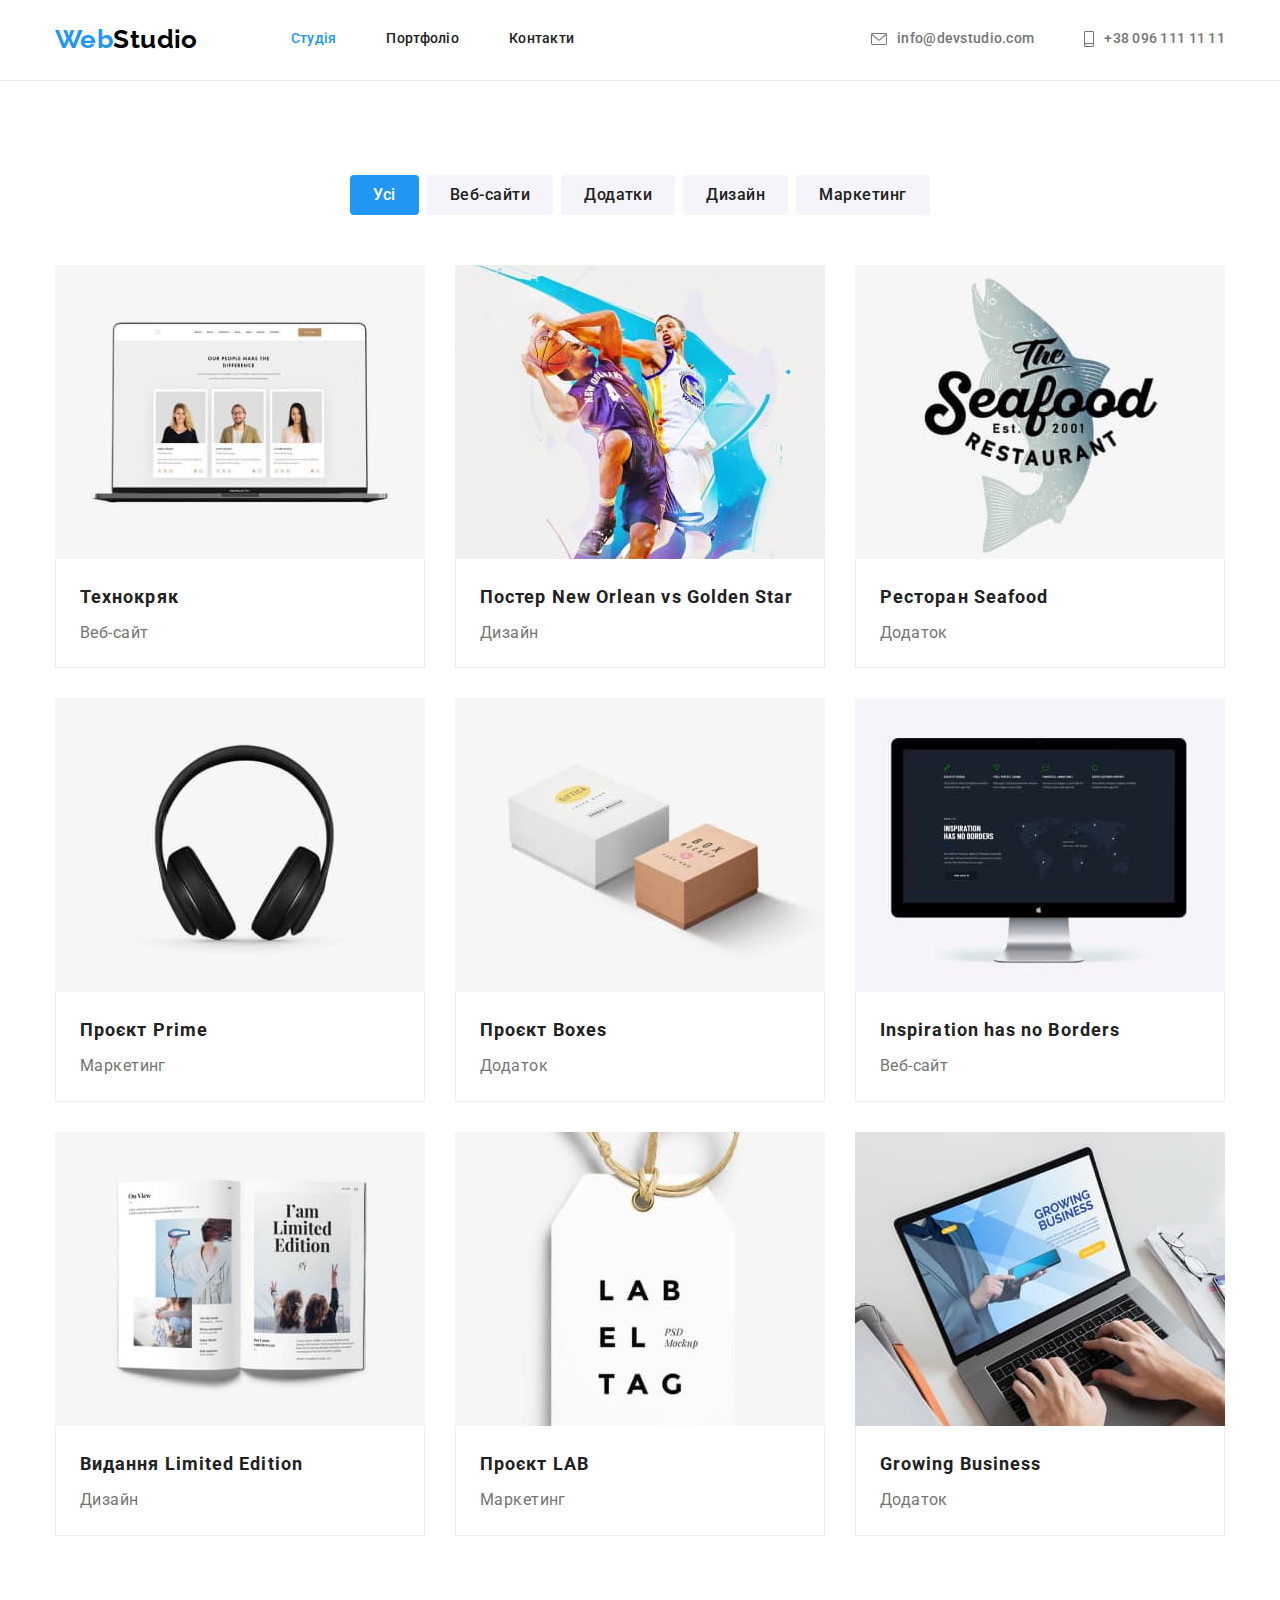
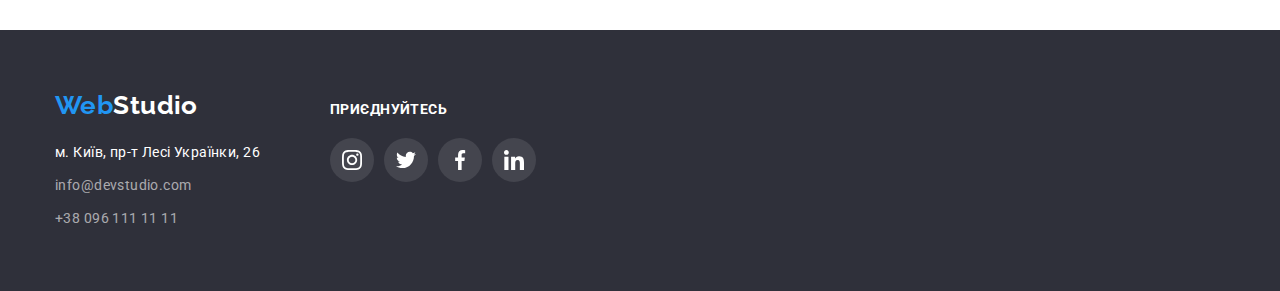
==== portfolio.html @ c83328d7 "Initial commit" ====
<!DOCTYPE html>
<html lang="uk">
  <head>
    <meta charset="UTF-8" />
    <meta http-equiv="X-UA-Compatible" content="IE=edge" />
    <meta name="viewport" content="width=device-width, initial-scale=1.0" />
    <title>WebStudio</title>
    <link rel="preconnect" href="https://fonts.googleapis.com" />
    <link rel="preconnect" href="https://fonts.gstatic.com" crossorigin />
    <link
      href="https://fonts.googleapis.com/css2?family=Raleway:wght@700&family=Roboto:wght@400;500;700;900&display=swap"
      rel="stylesheet"
    />
    <link
      rel="stylesheet"
      href="https://cdnjs.cloudflare.com/ajax/libs/modern-normalize/1.1.0/modern-normalize.min.css"
    />
    <link rel="stylesheet" href="./css/styles.css" />
  </head>
  <body>
    <!-- Шапка сайту -->
    <header class="header">
      <div class="container header-items">
        <nav class="site-nav">
          <a href="./index.html" class="logo-header link"
            >Web<span class="logo-black">Studio</span></a
          >
          <ul class="site-nav-list list">
            <li class="site-nav-item">
              <a class="site-nav-link link current" href="./index.html"
                >Студія</a
              >
            </li>
            <li class="site-nav-item">
              <a class="site-nav-link link" href="./portfolio.html"
                >Портфоліо</a
              >
            </li>
            <li class="site-nav-item">
              <a class="site-nav-link link" href="">Контакти</a>
            </li>
          </ul>
        </nav>

        <ul class="contacts list">
          <li class="contact-item">
            <a class="contact-link link" href="mailto:info@devstudio.com"
              ><svg class="contact-icon" width="16" height="12">
                <use href="./images/symbol-defs.svg#icon-envelope"></use>
              </svg>
              info@devstudio.com</a
            >
          </li>
          <li class="contact-item">
            <a class="contact-link link" href="tell:+380961111111"
              ><svg class="contact-icon" width="10" height="16">
                <use href="./images/symbol-defs.svg#icon-smartphone"></use></svg
              >+38 096 111 11 11</a
            >
          </li>
        </ul>
      </div>
    </header>

    <!-- Основний і унікальний контент -->
    <main>
      <section class="section">
        <div class="container">
          <h1 class="section-title projects visually-hidden">Портфоліо</h1>
          <ul class="projects-filter list">
            <li class="projects-item-button">
              <button type="button" class="btn projects-button current">
                Усі
              </button>
            </li>
            <li class="projects-item-button">
              <button type="button" class="btn projects-button">
                Веб-сайти
              </button>
            </li>
            <li class="projects-item-button">
              <button type="button" class="btn projects-button">Додатки</button>
            </li>
            <li class="projects-item-button">
              <button type="button" class="btn projects-button">Дизайн</button>
            </li>
            <li class="projects-item-button">
              <button type="button" class="btn projects-button">
                Маркетинг
              </button>
            </li>
          </ul>

          <ul class="project-list list">
            <li class="project-item">
              <a href="" class="project-link link">
                <img
                  src="./images/portfolio-1.jpg"
                  alt="Сторінка веб-сайту на екрані лептопа"
                  width="370"
                  height="294"
                />
                <div class="project-description">
                  <h2 class="project-title">Технокряк</h2>
                  <p class="project-type">Веб-сайт</p>
                </div></a
              >
            </li>
            <li class="project-item">
              <a href="" class="project-link link"
                ><img
                  src="./images/portfolio-2.jpg"
                  alt="Два баскетболісти грають у м'яч"
                  width="370"
                  height="294"
                />
                <div class="project-description">
                  <h2 class="project-title">
                    Постер <span lang="en">New Orlean vs Golden Star</span>
                  </h2>
                  <p class="project-type">Дизайн</p>
                </div></a
              >
            </li>
            <li class="project-item">
              <a href="" class="project-link link"
                ><img
                  src="./images/portfolio-3.jpg"
                  alt="Логотип ресторану"
                  width="370"
                  height="294"
                />
                <div class="project-description">
                  <h2 class="project-title">
                    Ресторан <span lang="en">Seafood</span>
                  </h2>
                  <p class="project-type">Додаток</p>
                </div></a
              >
            </li>
            <li class="project-item">
              <a href="" class="project-link link"
                ><img
                  src="./images/portfolio-4.jpg"
                  alt="Навушники"
                  width="370"
                  height="294"
                />
                <div class="project-description">
                  <h2 class="project-title">
                    Проєкт <span lang="en">Prime</span>
                  </h2>
                  <p class="project-type">Маркетинг</p>
                </div></a
              >
            </li>
            <li class="project-item">
              <a href="" class="project-link link"
                ><img
                  src="./images/portfolio-5.jpg"
                  alt="Дві коробки"
                  width="370"
                  height="294"
                />
                <div class="project-description">
                  <h2 class="project-title">
                    Проєкт <span lang="en">Boxes</span>
                  </h2>
                  <p class="project-type">Додаток</p>
                </div></a
              >
            </li>
            <li class="project-item">
              <a href="" class="project-link link"
                ><img
                  src="./images/portfolio-6.jpg"
                  alt="Сторінка веб-сайту на моніторі"
                  width="370"
                  height="294"
                />
                <div class="project-description">
                  <h2 class="project-title" lang="en">
                    Inspiration has no Borders
                  </h2>
                  <p class="project-type">Веб-сайт</p>
                </div></a
              >
            </li>
            <li class="project-item">
              <a href="" class="project-link link"
                ><img
                  src="./images/portfolio-7.jpg"
                  alt="Розворот друкованого видання"
                  width="370"
                  height="294"
                />
                <div class="project-description">
                  <h2 class="project-title">
                    Видання <span lang="en"> Limited Edition</span>
                  </h2>
                  <p class="project-type">Дизайн</p>
                </div></a
              >
            </li>
            <li class="project-item">
              <a href="" class="project-link link"
                ><img
                  src="./images/portfolio-8.jpg"
                  alt="Паперова лейба з текстом"
                  width="370"
                  height="294"
                />
                <div class="project-description">
                  <h2 class="project-title">
                    Проєкт <span lang="en">LAB</span>
                  </h2>
                  <p class="project-type">Маркетинг</p>
                </div></a
              >
            </li>
            <li class="project-item">
              <a href="" class="project-link link"
                ><img
                  src="./images/portfolio-9.jpg"
                  alt="Сторінка додатку на екрані лептопу"
                  width="370"
                  height="294"
                />
                <div class="project-description">
                  <h2 class="project-title" lang="en">Growing Business</h2>
                  <p class="project-type">Додаток</p>
                </div></a
              >
            </li>
          </ul>
        </div>
      </section>
    </main>
    <!-- Футер -->
    <footer class="footer">
      <div class="container footer-flex">
        <div class="footer-address">
          <a href="./index.html" class="logo-footer link"
            >Web<span class="logo-white">Studio</span></a
          >
          <address class="address">
            <ul class="address-list list">
              <li class="address-item">
                <a
                  class="address-link primary link"
                  href="https://goo.gl/maps/5jb4CAZ57KKGYozQA"
                  target="_blank"
                  rel="noopener noreferrer nofollow"
                  >м. Київ, пр-т Лесі Українки, 26</a
                >
              </li>
              <li class="address-item">
                <a
                  class="address-link secondary link"
                  href="mailto:info@devstudio.com"
                  >info@devstudio.com</a
                >
              </li>
              <li class="address-item">
                <a class="address-link secondary link" href="tell:+380961111111"
                  >+38 096 111 11 11</a
                >
              </li>
            </ul>
          </address>
        </div>
        <div class="footer-socials">
          <h3 class="footer-socials-title">Приєднуйтесь</h3>
          <ul class="footer-socials-list list">
            <li class="footer-social-item">
              <a href="" class="footer-social-link">
                <svg class="footer-social-icon" width="20" height="20">
                  <use href="./images/symbol-defs.svg#icon-instagram"></use>
                </svg>
              </a>
            </li>
            <li class="footer-social-item">
              <a href="" class="footer-social-link">
                <svg class="footer-social-icon" width="20" height="20">
                  <use href="./images/symbol-defs.svg#icon-twitter"></use>
                </svg>
              </a>
            </li>
            <li class="footer-social-item">
              <a href="" class="footer-social-link">
                <svg class="footer-social-icon" width="20" height="20">
                  <use href="./images/symbol-defs.svg#icon-facebook"></use>
                </svg>
              </a>
            </li>
            <li class="footer-social-item">
              <a href="" class="footer-social-link">
                <svg class="footer-social-icon" width="20" height="20">
                  <use href="./images/symbol-defs.svg#icon-linkedin"></use>
                </svg>
              </a>
            </li>
          </ul>
        </div>
      </div>
    </footer>
  </body>
</html>
---- css/styles.css ----
:root {
  --header-bg: #ffffff;
  --header-frame: #ececec;
  --logo-black: #000000;
  --primary-text-color: #757575;
  --secondary-text-color: #212121;
  --accent-color: #2196f3;
  /* --figma-bg: #f5f5f5; */
  --secondary-bg: #f5f4fa;
  --container-bg: #eeeeee;
  --client-section-grey: #afb1b8;
  --footer-bg: #2f303a;
  --text-footer-color: rgba(255, 255, 255, 0.6);
  --hero-bg: #c4c4c4;
  --hero-bg-gradient: rgba(47, 48, 58, 0.4);
  --social-links-color: #afb1b8;
}

/* * {
  outline: 1px solid tomato;
} */

body {
  background-color: var(--header-bg);
  color: var(--primary-text-color);

  font-family: Roboto, sans-serif;
  font-size: 14px;
  letter-spacing: 0.03em;
}

/* класи утиліти */

.container {
  width: 1200px;
  padding: 0 15px;
  margin: 0 auto;
}

h1,
h2,
h3,
h4,
h5,
h6,
p {
  margin: 0;
}

ul,
ol {
  margin: 0;
  padding-left: 0;
}

button {
  cursor: pointer;
}

address {
  font-style: normal;
}

img {
  display: block;
  max-width: 100%;
  height: auto;
}

.list {
  list-style: none;
}

.link {
  text-decoration: none;
}

.visually-hidden {
  position: absolute;
  width: 1px;
  height: 1px;
  margin: -1px;
  border: 0;
  padding: 0;

  white-space: nowrap;
  clip-path: inset(100%);
  clip: rect(0 0 0 0);
  overflow: hidden;
}

.btn {
  display: inline-block;
  border: 1px solid transparent;
  border-radius: 4px;

  font-family: inherit;
  font-size: 16px;
  text-align: center;
}

.section {
  padding-top: 94px;
  padding-bottom: 94px;
  background-color: var(--header-bg);
}

/* хедер */
.header {
  background-color: var(--header-bg);
  border-bottom: 1px solid var(--header-frame);
  padding-top: 24px;
  padding-bottom: 25px;
}

.header-items {
  display: flex;
  justify-content: space-between;
  align-items: center;
}

/* логотип */

.logo-header {
  display: block;
  margin-right: 93px;

  font-family: Raleway, sans-serif;
  color: var(--accent-color);
  font-weight: 700;
  font-size: 26px;
  line-height: 1.19;
}

.logo-black {
  color: var(--logo-black);
}

/* навігація і контакти */

.site-nav {
  display: flex;
  align-items: center;
}

.site-nav-list {
  display: flex;
  gap: 50px;
}

/* .site-nav-item:not(:last-child) {
  margin-right: 50px;
} */

.site-nav-link.link {
  display: block;

  color: var(--secondary-text-color);
  font-weight: 500;
  line-height: 1.14;
  letter-spacing: 0.02em;
  /* padding-top: 7.5px;
  padding-bottom: 7.5px; */
}

.site-nav-link:hover,
.site-nav-link:focus {
  color: var(--accent-color);
}

.site-nav-link.current {
  color: var(--accent-color);
}

.contacts {
  display: flex;
  gap: 50px;
}

.contact-item {
  align-items: center;
}

.contact-link {
  display: flex;
  align-items: center;

  color: var(--primary-text-color);
  font-weight: 500;
  line-height: 1.14;
  letter-spacing: 0.02em;
}

.contact-icon {
  fill: currentColor;
  margin-right: 10px;
}

.contact-link:hover,
.contact-link:focus {
  color: var(--accent-color);
}

/* секція hero */

.hero {
  text-align: center;
  background-image: linear-gradient(
      to right,
      var(--hero-bg-gradient),
      var(--hero-bg-gradient)
    ),
    url(../images/hero-bg-image.jpg);
  background-color: var(--hero-bg);
  width: 1600px;
  background-repeat: no-repeat;
  background-position: center;
  background-size: contain;
  padding-top: 200px;
  padding-bottom: 200px;
  margin: 0 auto;
}

.hero-title {
  margin-bottom: 30px;
  width: 696px;
  margin-left: auto;
  margin-right: auto;

  color: var(--header-bg);
  font-weight: 900;
  font-size: 44px;
  line-height: 1.36;
  letter-spacing: 0.06em;
  text-transform: uppercase;
}

.hero-button {
  padding: 10px 32px;
  min-width: 216px;
  margin: 0 auto;

  background-color: var(--accent-color);
  color: var(--header-bg);
  box-shadow: 0px 4px 4px rgba(0, 0, 0, 0.15);

  font-weight: 700;
  line-height: 1.8;
  display: flex;
  letter-spacing: 0.06em;
}

/* секції Наші переваги і Чим ми займаємося */

.section-title {
  margin-bottom: 50px;

  color: var(--secondary-text-color);
  font-size: 36px;
  line-height: 1.6;
  text-align: center;
}

.features {
  display: flex;
  gap: 30px;
}

.features-item {
  flex-basis: calc((100%-90px) / 4);
}

.features-pic {
  display: flex;
  justify-content: center;
  align-items: center;
  width: 100%;
  height: 120px;
  background: #f5f4fa;
  border-radius: 4px;
  margin-bottom: 30px;
}

.features-title {
  margin-bottom: 10px;
  color: var(--secondary-text-color);
  font-size: 14px;
  line-height: 1.14;
  text-transform: uppercase;
}

.features-text {
  line-height: 1.71;
}

.section.work {
  padding-top: 0;
}

.work-list {
  display: flex;
  gap: 30px;
}

/* секція Команда */

.section.team {
  background-color: var(--secondary-bg);
}

.team-list {
  display: flex;
  gap: 30px;
}

.team-item {
  background-color: var(--header-bg);
  box-shadow: 0px 1px 3px rgba(0, 0, 0, 0.12), 0px 1px 1px rgba(0, 0, 0, 0.14),
    0px 2px 1px rgba(0, 0, 0, 0.2);
  border-radius: 0px 0px 4px 4px;
}

.team-card {
  padding-top: 30px;
  padding-bottom: 30px;
  text-align: center;
}

.team-name {
  margin-bottom: 10px;
  color: var(--secondary-text-color);
  font-weight: 500;
  font-size: 16px;
  line-height: 1.18;
}

.team-title {
  font-size: 16px;
  line-height: 1.18;
  margin-bottom: 16px;
}

.team-socials-list {
  display: flex;
  gap: 10px;
  justify-content: center;
}

.social-item {
  width: 40px;
  height: 40px;
}

.social-link {
  display: flex;
  justify-content: center;
  align-items: center;
  width: 100%;
  height: 100%;
  border-radius: 50%;
  background-color: var(--header-bg);
  fill: var(--client-section-grey);
}

/* .social-icon {
  fill: currentColor;
} */

.social-link:hover,
.social-link:focus {
  background-color: var(--accent-color);
  fill: var(--header-bg);
}

/* клієнти */

.clients-list {
  display: flex;
  gap: 30px;
}

.client-item {
  width: calc((100% - 150px) / 6);
  height: 92px;
}

.client-link {
  display: flex;
  justify-content: center;
  align-items: center;
  width: 100%;
  height: 100%;
  border: 1px solid var(--client-section-grey);
  border-radius: 4px;
  fill: var(--client-section-grey);
}

/* .client-icon {
  fill: currentColor;
} */

.client-link:hover,
.client-link:focus {
  border-color: var(--accent-color);
  fill: var(--accent-color);
}

/* секція Портфоліо */

.projects-filter {
  display: flex;
  justify-content: center;
  gap: 8px;
  margin-bottom: 50px;
}

/* .projects-item-button:not(:last-child) {
    margin-right: 8px;
  } */

.projects-button {
  padding: 6px 22px;
  min-width: fit-content;

  background-color: var(--secondary-bg);
  color: var(--secondary-text-color);
  font-weight: 500;
  line-height: 1.6;
  letter-spacing: 0.03em;
}

.projects-button:hover,
.projects-button:focus {
  background-color: var(--accent-color);
  color: var(--header-bg);
  box-shadow: 0px 4px 4px rgba(0, 0, 0, 0.25);
}

.projects-button.current {
  background-color: var(--accent-color);
  color: var(--header-bg);
}

.project-list {
  display: flex;
  flex-wrap: wrap;
  gap: 30px;
}

.project-item {
  flex-basis: calc((100% - 60px) / 3);
}

.project-link {
  display: block;
}

.project-link:hover,
.project-link:focus {
  box-shadow: 0px 1px 1px rgba(0, 0, 0, 0.12), 0px 4px 4px rgba(0, 0, 0, 0.06),
    1px 4px 6px rgba(0, 0, 0, 0.16);
}

.project-description {
  padding: 20px 24px;
  border: 1px solid var(--container-bg);
  border-top: transparent;
  background-color: var(--header-bg);
}

.project-title {
  margin-bottom: 4px;
  color: var(--secondary-text-color);
  font-size: 18px;
  line-height: 2;
  letter-spacing: 0.06em;
}

.project-type {
  font-size: 16px;
  line-height: 1.8;
  color: var(--primary-text-color);
}

/* футер */

.footer {
  padding-top: 60px;
  padding-bottom: 60px;
  background-color: var(--footer-bg);
}

.footer-flex {
  display: flex;
  gap: 70px;
  align-items: baseline;
}

.logo-footer {
  display: block;
  margin-bottom: 20px;

  font-family: Raleway, sans-serif;
  color: var(--accent-color);
  font-weight: 700;
  font-size: 26px;
  line-height: 1.19;
}

.logo-white {
  color: var(--header-bg);
}

.address-item:not(:last-child) {
  margin-bottom: 9px;
}

.address-link {
  line-height: 1.71;
}

.address-link.primary {
  color: var(--header-bg);
}

.address-link.secondary {
  color: var(--text-footer-color);
}

.address-link.primary:hover,
.address-link.primary:focus {
  color: var(--accent-color);
}

.address-link.secondary:hover,
.address-link.secondary:focus {
  color: var(--accent-color);
}

.footer-socials-title {
  margin-bottom: 20px;
  color: var(--header-bg);
  font-size: 14px;
  line-height: 1.14;
  text-transform: uppercase;
}

.footer-socials-list {
  display: flex;
  gap: 10px;
  justify-content: center;
}

.footer-social-item {
  width: 44px;
  height: 44px;
}

.footer-social-link {
  display: inline-flex;
  justify-content: center;
  align-items: center;
  width: 100%;
  height: 100%;
  border-radius: 50%;
  background-color: rgba(255, 255, 255, 0.1);
  fill: var(--header-bg);
}

/* .footer-social-icon {
  fill: var(--header-bg);
} */

.footer-social-link:hover,
.footer-social-link:focus {
  background-color: var(--accent-color);
}
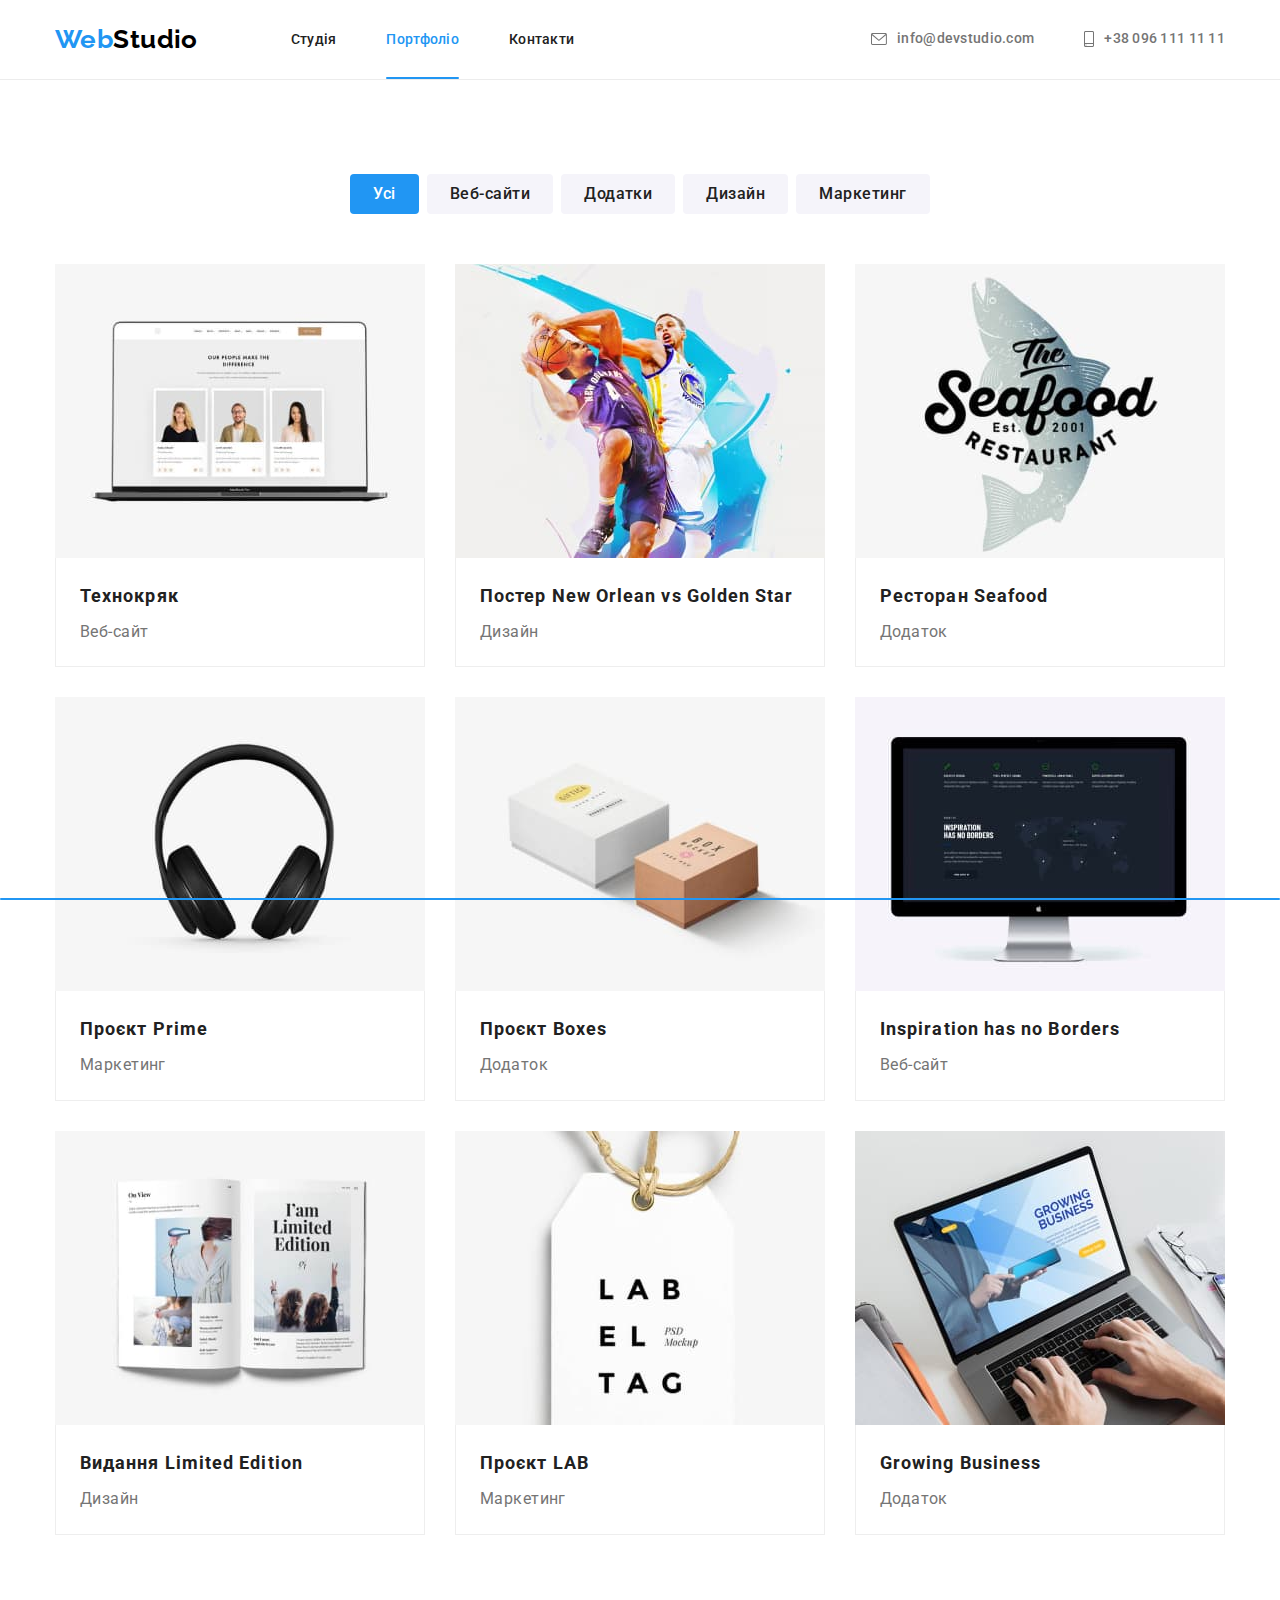
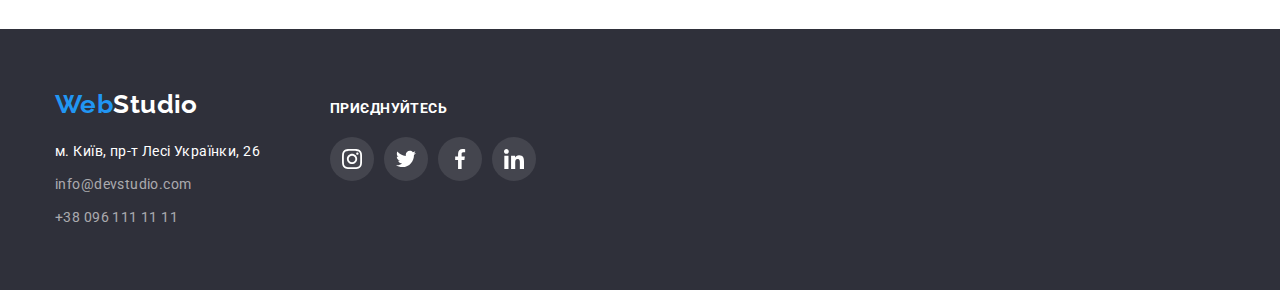
==== commit 3d8d5205: "add position, current page and modal" ====
--- a/portfolio.html
+++ b/portfolio.html
@@ -27,12 +27,10 @@
           >
           <ul class="site-nav-list list">
             <li class="site-nav-item">
-              <a class="site-nav-link link current" href="./index.html"
-                >Студія</a
-              >
+              <a class="site-nav-link link" href="./index.html">Студія</a>
             </li>
             <li class="site-nav-item">
-              <a class="site-nav-link link" href="./portfolio.html"
+              <a class="site-nav-link link current" href="./portfolio.html"
                 >Портфоліо</a
               >
             </li>
--- a/css/styles.css
+++ b/css/styles.css
@@ -105,12 +105,19 @@
   background-color: var(--header-bg);
 }
 
+.title {
+  font-size: 14px;
+  line-height: 1.14;
+  text-transform: uppercase;
+}
+
 /* хедер */
 .header {
   background-color: var(--header-bg);
   border-bottom: 1px solid var(--header-frame);
   padding-top: 24px;
   padding-bottom: 25px;
+  height: 80px;
 }
 
 .header-items {
@@ -153,14 +160,14 @@
 } */
 
 .site-nav-link.link {
-  display: block;
+  position: relative;
 
   color: var(--secondary-text-color);
   font-weight: 500;
   line-height: 1.14;
   letter-spacing: 0.02em;
-  /* padding-top: 7.5px;
-  padding-bottom: 7.5px; */
+  padding-top: 32px;
+  padding-bottom: 32px;
 }
 
 .site-nav-link:hover,
@@ -170,6 +177,20 @@
 
 .site-nav-link.current {
   color: var(--accent-color);
+}
+
+.current::after {
+  content: "";
+
+  position: absolute;
+  bottom: 0;
+  left: 0;
+
+  width: 100%;
+  height: 2px;
+
+  border-radius: 2px;
+  background-color: var(--accent-color);
 }
 
 .contacts {
@@ -240,14 +261,47 @@
   min-width: 216px;
   margin: 0 auto;
 
+  display: flex;
+
   background-color: var(--accent-color);
   color: var(--header-bg);
   box-shadow: 0px 4px 4px rgba(0, 0, 0, 0.15);
 
   font-weight: 700;
   line-height: 1.8;
-  display: flex;
   letter-spacing: 0.06em;
+}
+
+.hero-backdrop {
+  position: fixed;
+  top: 0;
+  left: 0;
+  z-index: 1;
+
+  width: 100%;
+  height: 1024px;
+
+  background-color: rgba(0, 0, 0, 0.2);
+}
+
+.hero-backdrop.is-hidden {
+  opacity: 0;
+  pointer-events: none;
+}
+
+.hero-modal {
+  position: absolute;
+  top: 50%;
+  left: 50%;
+  transform: translate(-50%, -50%);
+
+  min-width: 528px;
+  min-height: 581px;
+
+  background-color: var(--header-bg);
+  box-shadow: 0px 1px 3px rgba(0, 0, 0, 0.12), 0px 1px 1px rgba(0, 0, 0, 0.14),
+    0px 2px 1px rgba(0, 0, 0, 0.2);
+  border-radius: 4px;
 }
 
 /* секції Наші переваги і Чим ми займаємося */
@@ -284,9 +338,6 @@
 .features-title {
   margin-bottom: 10px;
   color: var(--secondary-text-color);
-  font-size: 14px;
-  line-height: 1.14;
-  text-transform: uppercase;
 }
 
 .features-text {
@@ -300,6 +351,29 @@
 .work-list {
   display: flex;
   gap: 30px;
+}
+
+.work-thumb {
+  position: relative;
+  z-index: 0;
+}
+
+.work-overlay {
+  position: absolute;
+  bottom: 0;
+  left: 0;
+
+  display: flex;
+  justify-content: center;
+  align-items: center;
+
+  width: 100%;
+  height: 70px;
+  background: rgba(47, 48, 58, 0.8);
+}
+
+.work-title {
+  color: var(--header-bg);
 }
 
 /* секція Команда */
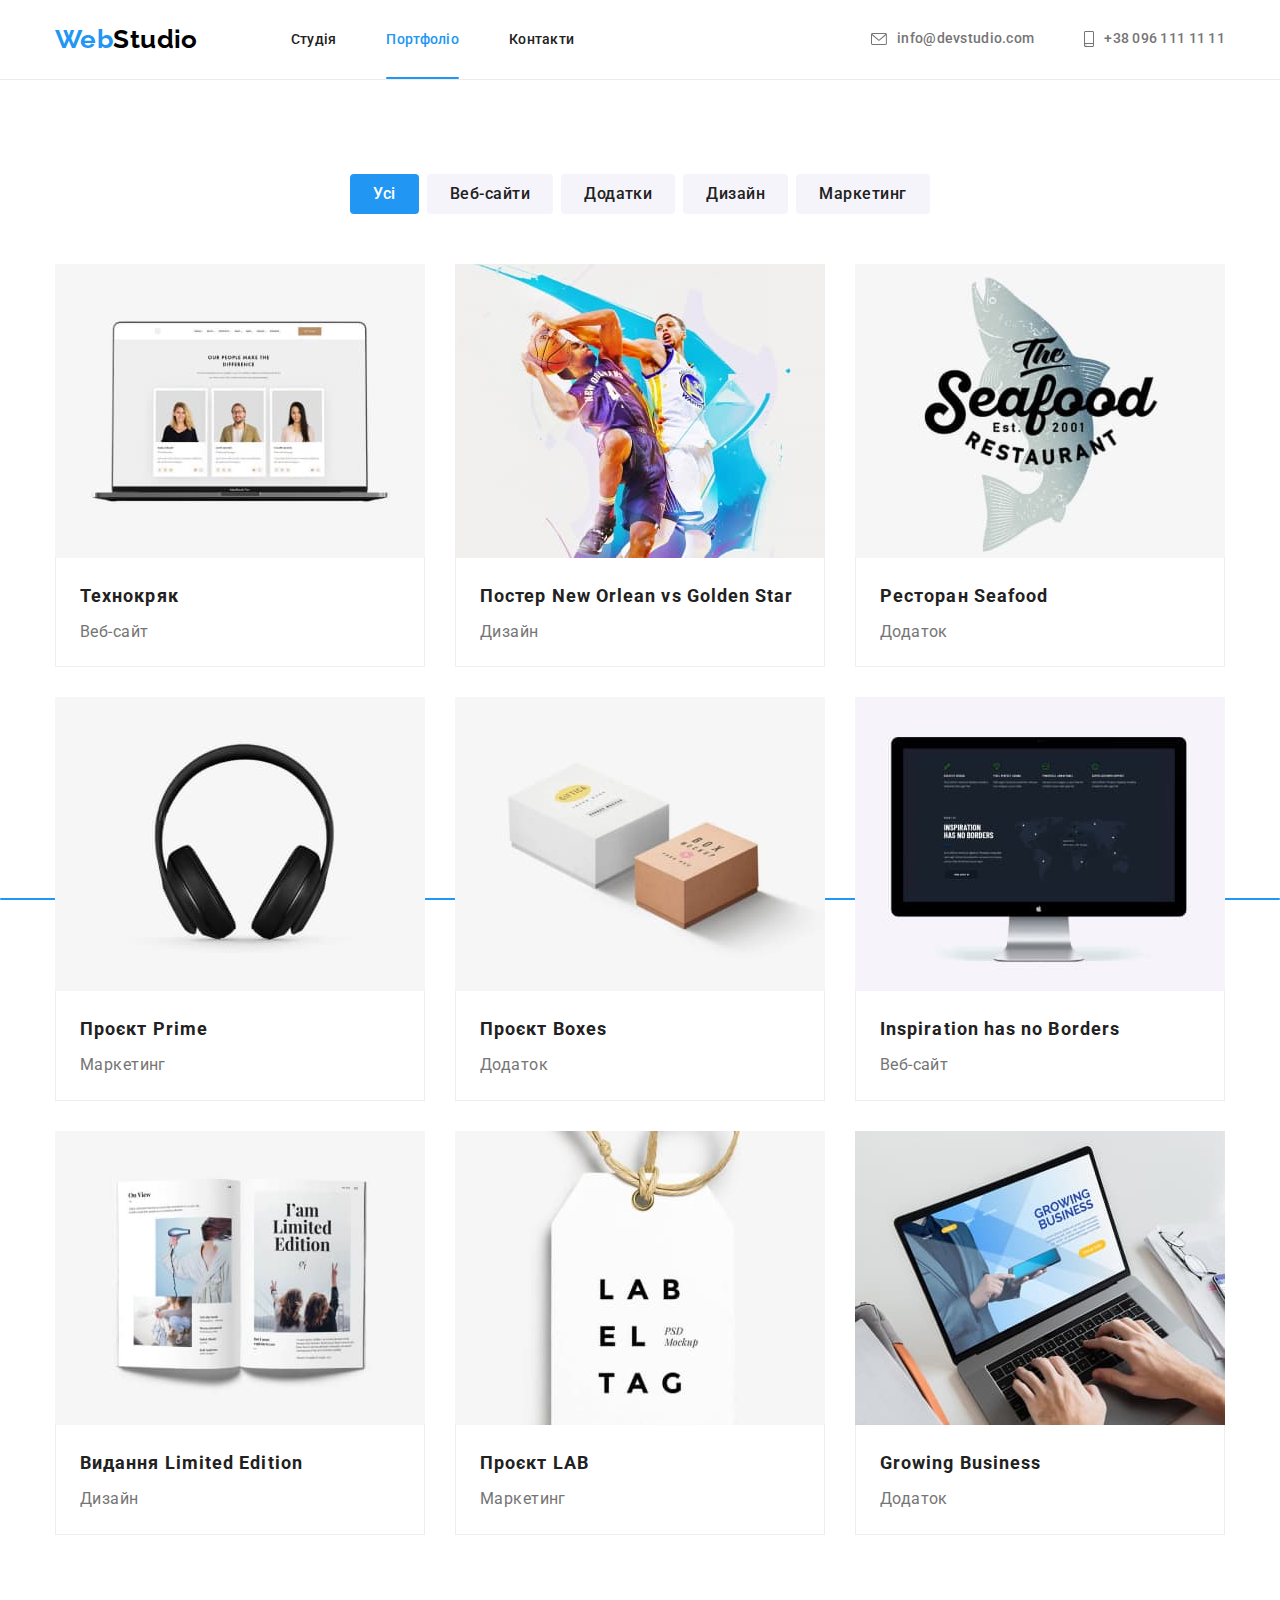
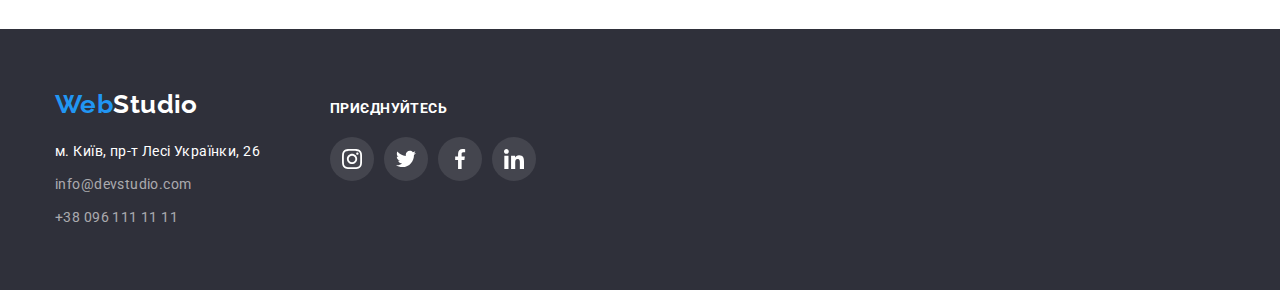
==== commit 88952785: "add transitions" ====
--- a/portfolio.html
+++ b/portfolio.html
@@ -92,12 +92,22 @@
           <ul class="project-list list">
             <li class="project-item">
               <a href="" class="project-link link">
-                <img
-                  src="./images/portfolio-1.jpg"
-                  alt="Сторінка веб-сайту на екрані лептопа"
-                  width="370"
-                  height="294"
-                />
+                <div class="project-thumb">
+                  <img
+                    src="./images/portfolio-1.jpg"
+                    alt="Сторінка веб-сайту на екрані лептопа"
+                    width="370"
+                    height="294"
+                  />
+                  <div class="project-overlay">
+                    <p class="project-text">
+                      Ресурс пропонує комплексні пропозиції з різним рівнем
+                      функціоналу та сервісів. Все це дозволить відвідувачу
+                      отримати вичерпні відомості про компанію чи приватну
+                      особу.
+                    </p>
+                  </div>
+                </div>
                 <div class="project-description">
                   <h2 class="project-title">Технокряк</h2>
                   <p class="project-type">Веб-сайт</p>
@@ -106,12 +116,22 @@
             </li>
             <li class="project-item">
               <a href="" class="project-link link"
-                ><img
-                  src="./images/portfolio-2.jpg"
-                  alt="Два баскетболісти грають у м'яч"
-                  width="370"
-                  height="294"
-                />
+                ><div class="project-thumb">
+                  <img
+                    src="./images/portfolio-2.jpg"
+                    alt="Два баскетболісти грають у м'яч"
+                    width="370"
+                    height="294"
+                  />
+                  <div class="project-overlay">
+                    <p class="project-text">
+                      Ресурс пропонує комплексні пропозиції з різним рівнем
+                      функціоналу та сервісів. Все це дозволить відвідувачу
+                      отримати вичерпні відомості про компанію чи приватну
+                      особу.
+                    </p>
+                  </div>
+                </div>
                 <div class="project-description">
                   <h2 class="project-title">
                     Постер <span lang="en">New Orlean vs Golden Star</span>
@@ -122,12 +142,22 @@
             </li>
             <li class="project-item">
               <a href="" class="project-link link"
-                ><img
-                  src="./images/portfolio-3.jpg"
-                  alt="Логотип ресторану"
-                  width="370"
-                  height="294"
-                />
+                ><div class="project-thumb">
+                  <img
+                    src="./images/portfolio-3.jpg"
+                    alt="Логотип ресторану"
+                    width="370"
+                    height="294"
+                  />
+                  <div class="project-overlay">
+                    <p class="project-text">
+                      Ресурс пропонує комплексні пропозиції з різним рівнем
+                      функціоналу та сервісів. Все це дозволить відвідувачу
+                      отримати вичерпні відомості про компанію чи приватну
+                      особу.
+                    </p>
+                  </div>
+                </div>
                 <div class="project-description">
                   <h2 class="project-title">
                     Ресторан <span lang="en">Seafood</span>
@@ -137,13 +167,23 @@
               >
             </li>
             <li class="project-item">
-              <a href="" class="project-link link"
-                ><img
-                  src="./images/portfolio-4.jpg"
-                  alt="Навушники"
-                  width="370"
-                  height="294"
-                />
+              <a href="" class="project-link link">
+                <div class="project-thumb">
+                  <img
+                    src="./images/portfolio-4.jpg"
+                    alt="Навушники"
+                    width="370"
+                    height="294"
+                  />
+                  <div class="project-overlay">
+                    <p class="project-text">
+                      Ресурс пропонує комплексні пропозиції з різним рівнем
+                      функціоналу та сервісів. Все це дозволить відвідувачу
+                      отримати вичерпні відомості про компанію чи приватну
+                      особу.
+                    </p>
+                  </div>
+                </div>
                 <div class="project-description">
                   <h2 class="project-title">
                     Проєкт <span lang="en">Prime</span>
@@ -154,12 +194,22 @@
             </li>
             <li class="project-item">
               <a href="" class="project-link link"
-                ><img
-                  src="./images/portfolio-5.jpg"
-                  alt="Дві коробки"
-                  width="370"
-                  height="294"
-                />
+                ><div class="project-thumb">
+                  <img
+                    src="./images/portfolio-5.jpg"
+                    alt="Дві коробки"
+                    width="370"
+                    height="294"
+                  />
+                  <div class="project-overlay">
+                    <p class="project-text">
+                      Ресурс пропонує комплексні пропозиції з різним рівнем
+                      функціоналу та сервісів. Все це дозволить відвідувачу
+                      отримати вичерпні відомості про компанію чи приватну
+                      особу.
+                    </p>
+                  </div>
+                </div>
                 <div class="project-description">
                   <h2 class="project-title">
                     Проєкт <span lang="en">Boxes</span>
@@ -170,12 +220,22 @@
             </li>
             <li class="project-item">
               <a href="" class="project-link link"
-                ><img
-                  src="./images/portfolio-6.jpg"
-                  alt="Сторінка веб-сайту на моніторі"
-                  width="370"
-                  height="294"
-                />
+                ><div class="project-thumb">
+                  <img
+                    src="./images/portfolio-6.jpg"
+                    alt="Сторінка веб-сайту на моніторі"
+                    width="370"
+                    height="294"
+                  />
+                  <div class="project-overlay">
+                    <p class="project-text">
+                      Ресурс пропонує комплексні пропозиції з різним рівнем
+                      функціоналу та сервісів. Все це дозволить відвідувачу
+                      отримати вичерпні відомості про компанію чи приватну
+                      особу.
+                    </p>
+                  </div>
+                </div>
                 <div class="project-description">
                   <h2 class="project-title" lang="en">
                     Inspiration has no Borders
@@ -186,12 +246,22 @@
             </li>
             <li class="project-item">
               <a href="" class="project-link link"
-                ><img
-                  src="./images/portfolio-7.jpg"
-                  alt="Розворот друкованого видання"
-                  width="370"
-                  height="294"
-                />
+                ><div class="project-thumb">
+                  <img
+                    src="./images/portfolio-7.jpg"
+                    alt="Розворот друкованого видання"
+                    width="370"
+                    height="294"
+                  />
+                  <div class="project-overlay">
+                    <p class="project-text">
+                      Ресурс пропонує комплексні пропозиції з різним рівнем
+                      функціоналу та сервісів. Все це дозволить відвідувачу
+                      отримати вичерпні відомості про компанію чи приватну
+                      особу.
+                    </p>
+                  </div>
+                </div>
                 <div class="project-description">
                   <h2 class="project-title">
                     Видання <span lang="en"> Limited Edition</span>
@@ -202,12 +272,22 @@
             </li>
             <li class="project-item">
               <a href="" class="project-link link"
-                ><img
-                  src="./images/portfolio-8.jpg"
-                  alt="Паперова лейба з текстом"
-                  width="370"
-                  height="294"
-                />
+                ><div class="project-thumb">
+                  <img
+                    src="./images/portfolio-8.jpg"
+                    alt="Паперова лейба з текстом"
+                    width="370"
+                    height="294"
+                  />
+                  <div class="project-overlay">
+                    <p class="project-text">
+                      Ресурс пропонує комплексні пропозиції з різним рівнем
+                      функціоналу та сервісів. Все це дозволить відвідувачу
+                      отримати вичерпні відомості про компанію чи приватну
+                      особу.
+                    </p>
+                  </div>
+                </div>
                 <div class="project-description">
                   <h2 class="project-title">
                     Проєкт <span lang="en">LAB</span>
@@ -218,12 +298,22 @@
             </li>
             <li class="project-item">
               <a href="" class="project-link link"
-                ><img
-                  src="./images/portfolio-9.jpg"
-                  alt="Сторінка додатку на екрані лептопу"
-                  width="370"
-                  height="294"
-                />
+                ><div class="project-thumb">
+                  <img
+                    src="./images/portfolio-9.jpg"
+                    alt="Сторінка додатку на екрані лептопу"
+                    width="370"
+                    height="294"
+                  />
+                  <div class="project-overlay">
+                    <p class="project-text">
+                      Ресурс пропонує комплексні пропозиції з різним рівнем
+                      функціоналу та сервісів. Все це дозволить відвідувачу
+                      отримати вичерпні відомості про компанію чи приватну
+                      особу.
+                    </p>
+                  </div>
+                </div>
                 <div class="project-description">
                   <h2 class="project-title" lang="en">Growing Business</h2>
                   <p class="project-type">Додаток</p>
--- a/css/styles.css
+++ b/css/styles.css
@@ -14,6 +14,9 @@
   --hero-bg: #c4c4c4;
   --hero-bg-gradient: rgba(47, 48, 58, 0.4);
   --social-links-color: #afb1b8;
+
+  --trans-duration: 250ms;
+  --cubic: cubic-bezier(0.4, 0, 0.2, 1);
 }
 
 /* * {
@@ -168,6 +171,8 @@
   letter-spacing: 0.02em;
   padding-top: 32px;
   padding-bottom: 32px;
+
+  transition: color var(--trans-duration) var(--cubic);
 }
 
 .site-nav-link:hover,
@@ -210,6 +215,8 @@
   font-weight: 500;
   line-height: 1.14;
   letter-spacing: 0.02em;
+
+  transition: color var(--trans-duration) var(--cubic);
 }
 
 .contact-icon {
@@ -279,14 +286,22 @@
   z-index: 1;
 
   width: 100%;
-  height: 1024px;
+  height: 100%;
 
   background-color: rgba(0, 0, 0, 0.2);
+
+  opacity: 1;
+  transform: scale(1);
 }
 
 .hero-backdrop.is-hidden {
+  visibility: hidden;
+  pointer-events: none;
+
   opacity: 0;
-  pointer-events: none;
+  transform: scale(0.5);
+  transition: transform var(--trans-duration) var(--cubic),
+    opacity var(--trans-duration) var(--cubic);
 }
 
 .hero-modal {
@@ -302,6 +317,21 @@
   box-shadow: 0px 1px 3px rgba(0, 0, 0, 0.12), 0px 1px 1px rgba(0, 0, 0, 0.14),
     0px 2px 1px rgba(0, 0, 0, 0.2);
   border-radius: 4px;
+}
+
+.modal-btn-close {
+  position: absolute;
+  top: 8px;
+  right: 8px;
+
+  display: flex;
+  justify-content: center;
+  align-items: center;
+
+  width: 30px;
+  height: 30px;
+  border: 1px solid rgba(0, 0, 0, 0.1);
+  border-radius: 50%;
 }
 
 /* секції Наші переваги і Чим ми займаємося */
@@ -434,6 +464,9 @@
   border-radius: 50%;
   background-color: var(--header-bg);
   fill: var(--client-section-grey);
+
+  transition: background-color var(--trans-duration) var(--cubic),
+    fill var(--trans-duration) var(--cubic);
 }
 
 /* .social-icon {
@@ -467,6 +500,9 @@
   border: 1px solid var(--client-section-grey);
   border-radius: 4px;
   fill: var(--client-section-grey);
+
+  transition: border-color var(--trans-duration) var(--cubic),
+    fill var(--trans-duration) var(--cubic);
 }
 
 /* .client-icon {
@@ -501,6 +537,9 @@
   font-weight: 500;
   line-height: 1.6;
   letter-spacing: 0.03em;
+
+  transition: background-color var(--trans-duration) var(--cubic),
+    color var(--trans-duration) var(--cubic);
 }
 
 .projects-button:hover,
@@ -529,10 +568,38 @@
   display: block;
 }
 
-.project-link:hover,
-.project-link:focus {
+.project-thumb {
+  position: relative;
+  overflow: hidden;
+}
+
+.project-overlay {
+  position: absolute;
+  top: 0;
+  left: 0;
+
+  max-width: 100%;
+  max-height: 100%;
+  padding: 63px 24px;
+
+  background-color: rgba(33, 150, 243, 0.9);
+
+  transform: translateY(100%);
+  transition: transform var(--trans-duration) var(--cubic);
+}
+
+.project-link:hover .project-overlay,
+.project-link:focus .project-overlay {
   box-shadow: 0px 1px 1px rgba(0, 0, 0, 0.12), 0px 4px 4px rgba(0, 0, 0, 0.06),
     1px 4px 6px rgba(0, 0, 0, 0.16);
+
+  transform: translateY(0);
+}
+
+.project-text {
+  font-size: 18px;
+  line-height: 1.56;
+  color: var(--header-bg);
 }
 
 .project-description {
@@ -595,10 +662,14 @@
 
 .address-link.primary {
   color: var(--header-bg);
+
+  transition: color var(--trans-duration) var(--cubic);
 }
 
 .address-link.secondary {
   color: var(--text-footer-color);
+
+  transition: color var(--trans-duration) var(--cubic);
 }
 
 .address-link.primary:hover,
@@ -639,6 +710,8 @@
   border-radius: 50%;
   background-color: rgba(255, 255, 255, 0.1);
   fill: var(--header-bg);
+
+  transition: background-color var(--trans-duration) var(--cubic);
 }
 
 /* .footer-social-icon {
